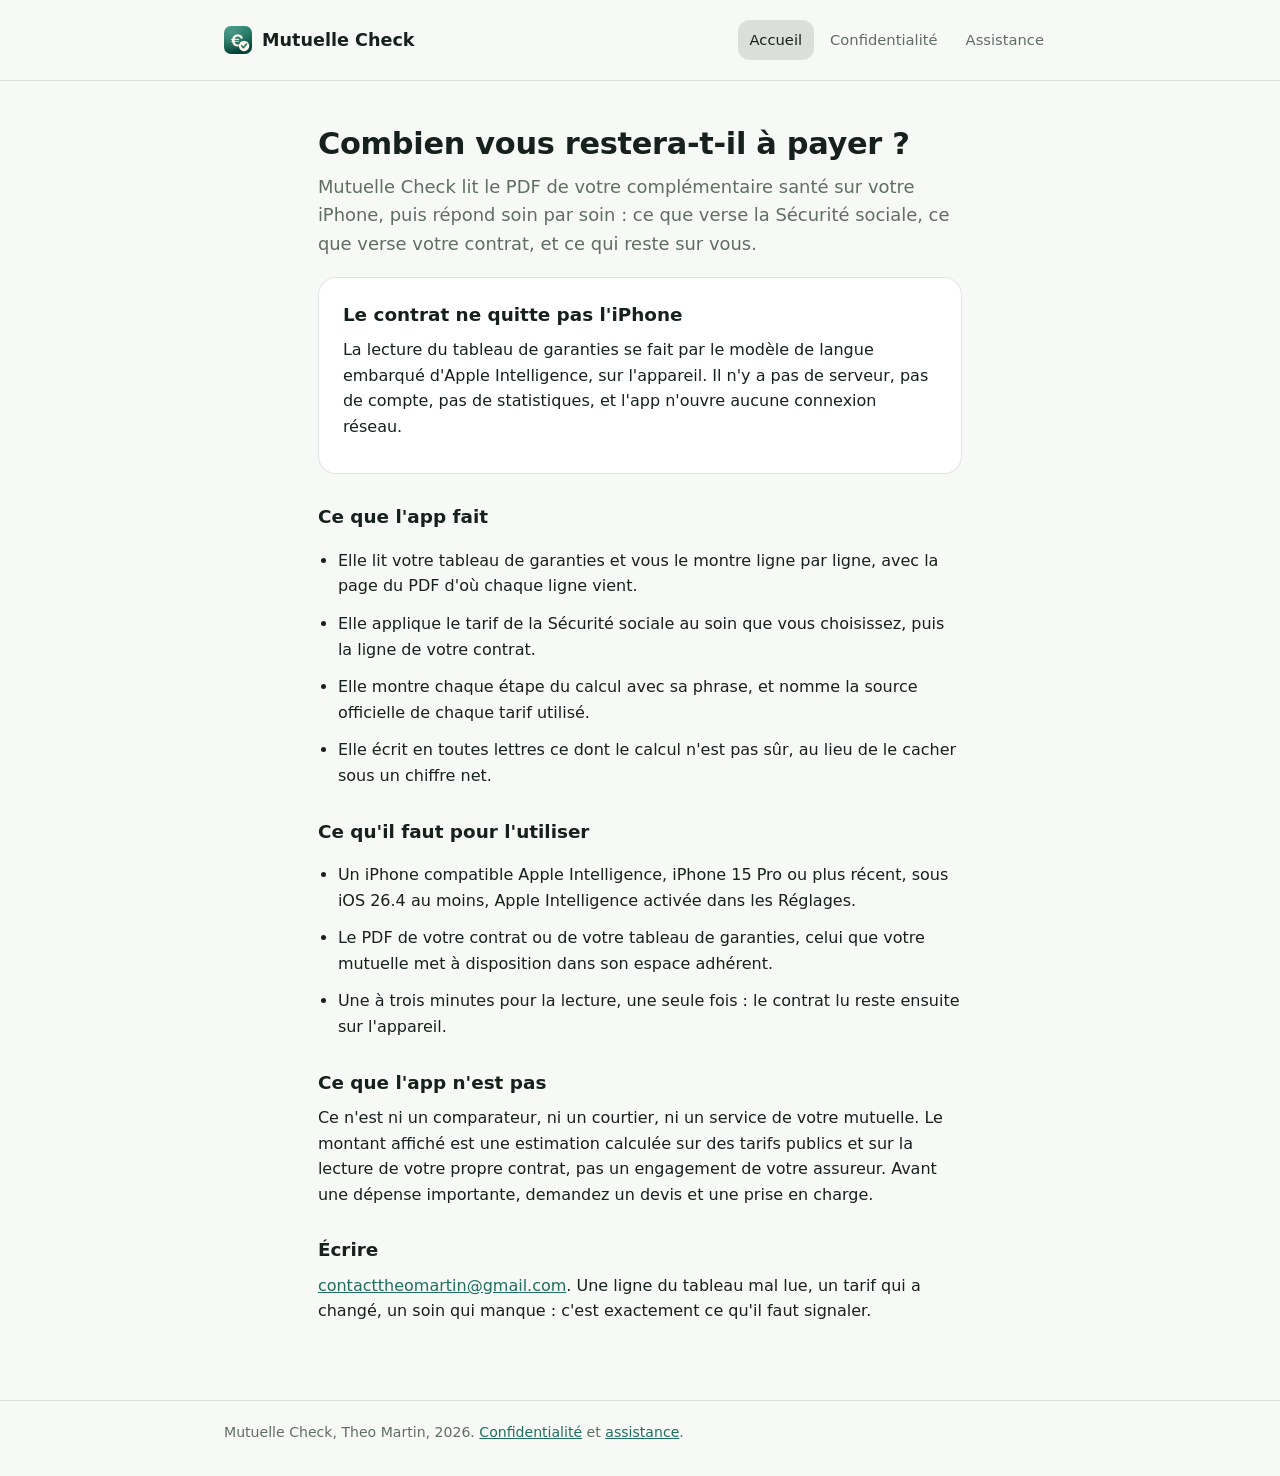
==== index.html @ a131eb54 "Publie: le site de Mutuelle Check Trois pages statiques, accueil, confidentialite et assistance, qui" ====
<!doctype html>
<html lang="fr">
<head>
<meta charset="utf-8">
<meta name="viewport" content="width=device-width, initial-scale=1">
<title>Mutuelle Check, ce que votre contrat rembourse vraiment</title>
<meta name="description" content="Mutuelle Check lit le PDF de votre complémentaire santé sur votre iPhone et vous dit, soin par soin, ce que verse la Sécu, ce que verse votre mutuelle et ce qui reste à votre charge.">
<link rel="icon" type="image/png" href="favicon.png">
<link rel="apple-touch-icon" href="favicon.png">
<link rel="stylesheet" href="style.css">
</head>
<body>

<header class="site">
  <div class="wrap">
    <a class="brand" href="./"><img src="favicon.png" alt=""> Mutuelle Check</a>
    <nav class="pages">
      <a href="./" aria-current="page">Accueil</a>
      <a href="privacy.html">Confidentialité</a>
      <a href="support.html">Assistance</a>
    </nav>
  </div>
</header>

<main>
  <div class="wrap measure">
    <h1>Combien vous restera-t-il à payer ?</h1>
    <p class="lead">Mutuelle Check lit le PDF de votre complémentaire santé sur votre iPhone, puis répond soin par soin : ce que verse la Sécurité sociale, ce que verse votre contrat, et ce qui reste sur vous.</p>

    <div class="card">
      <h2>Le contrat ne quitte pas l'iPhone</h2>
      <p>La lecture du tableau de garanties se fait par le modèle de langue embarqué d'Apple Intelligence, sur l'appareil. Il n'y a pas de serveur, pas de compte, pas de statistiques, et l'app n'ouvre aucune connexion réseau.</p>
    </div>

    <h2>Ce que l'app fait</h2>
    <ul>
      <li>Elle lit votre tableau de garanties et vous le montre ligne par ligne, avec la page du PDF d'où chaque ligne vient.</li>
      <li>Elle applique le tarif de la Sécurité sociale au soin que vous choisissez, puis la ligne de votre contrat.</li>
      <li>Elle montre chaque étape du calcul avec sa phrase, et nomme la source officielle de chaque tarif utilisé.</li>
      <li>Elle écrit en toutes lettres ce dont le calcul n'est pas sûr, au lieu de le cacher sous un chiffre net.</li>
    </ul>

    <h2>Ce qu'il faut pour l'utiliser</h2>
    <ul>
      <li>Un iPhone compatible Apple Intelligence, iPhone 15 Pro ou plus récent, sous iOS 26.4 au moins, Apple Intelligence activée dans les Réglages.</li>
      <li>Le PDF de votre contrat ou de votre tableau de garanties, celui que votre mutuelle met à disposition dans son espace adhérent.</li>
      <li>Une à trois minutes pour la lecture, une seule fois : le contrat lu reste ensuite sur l'appareil.</li>
    </ul>

    <h2>Ce que l'app n'est pas</h2>
    <p>Ce n'est ni un comparateur, ni un courtier, ni un service de votre mutuelle. Le montant affiché est une estimation calculée sur des tarifs publics et sur la lecture de votre propre contrat, pas un engagement de votre assureur. Avant une dépense importante, demandez un devis et une prise en charge.</p>

    <h2>Écrire</h2>
    <p><a href="mailto:contacttheomartin@gmail.com">contacttheomartin@gmail.com</a>. Une ligne du tableau mal lue, un tarif qui a changé, un soin qui manque : c'est exactement ce qu'il faut signaler.</p>
  </div>
</main>

<footer class="site">
  <div class="wrap">Mutuelle Check, Theo Martin, 2026. <a href="privacy.html">Confidentialité</a> et <a href="support.html">assistance</a>.</div>
</footer>

</body>
</html>
---- style.css ----
:root {
  --bg: #F7F9F6;
  --surface: #FFFFFF;
  --ink: #16201C;
  --muted: #5F6D67;
  --accent: #1F6F5C;
  --border: rgba(22, 32, 28, 0.12);
  --radius: 18px;
}
@media (prefers-color-scheme: dark) {
  :root {
    --bg: #0E1412;
    --surface: #17201D;
    --ink: #EEF4F0;
    --muted: #9DACA5;
    --accent: #4EC49B;
    --border: rgba(238, 244, 240, 0.14);
  }
}
* { box-sizing: border-box; }
body {
  margin: 0;
  background: var(--bg);
  color: var(--ink);
  font-family: -apple-system, BlinkMacSystemFont, "Segoe UI", system-ui, sans-serif;
  line-height: 1.6;
}
a { color: var(--accent); }
.wrap { max-width: 880px; margin: 0 auto; padding: 0 24px; }
header.site { border-bottom: 1px solid var(--border); }
header.site .wrap {
  display: flex; align-items: center; justify-content: space-between;
  flex-wrap: wrap; gap: 12px; padding-top: 20px; padding-bottom: 20px;
}
.brand { display: flex; align-items: center; gap: 10px; font-weight: 700; font-size: 1.1rem; color: var(--ink); text-decoration: none; }
.brand img { width: 28px; height: 28px; border-radius: 7px; }
nav.pages { display: flex; flex-wrap: wrap; gap: 4px; }
nav.pages a { color: var(--muted); text-decoration: none; font-size: 0.92rem; padding: 8px 12px; border-radius: 12px; }
nav.pages a:hover, nav.pages a[aria-current="page"] { background: var(--border); color: var(--ink); }
main { padding: 44px 0 64px; }
.measure { max-width: 68ch; }
h1 { font-size: 1.9rem; line-height: 1.25; margin: 0 0 10px; letter-spacing: -0.01em; }
.effective { color: var(--muted); font-size: 0.92rem; margin: 0 0 24px; }
h2 { font-size: 1.15rem; margin: 28px 0 8px; }
h3 { font-size: 1rem; margin: 20px 0 6px; }
p, li { margin: 0 0 12px; }
ul { padding-left: 20px; }
.lead { font-size: 1.12rem; color: var(--muted); }
.lang-switch { display: flex; gap: 8px; margin: 4px 0 32px; }
.lang-switch a { text-decoration: none; color: var(--muted); border: 1px solid var(--border); border-radius: 999px; padding: 6px 14px; font-size: 0.85rem; }
.lang-switch a:hover { color: var(--ink); border-color: var(--accent); }
section.lang { padding-top: 32px; border-top: 1px solid var(--border); }
section.lang:first-of-type { padding-top: 0; border-top: none; }
.card { background: var(--surface); border: 1px solid var(--border); border-radius: var(--radius); padding: 22px 24px; margin: 18px 0; }
.card h2, .card h3 { margin-top: 0; }
footer.site { border-top: 1px solid var(--border); color: var(--muted); font-size: 0.88rem; }
footer.site .wrap { padding-top: 20px; padding-bottom: 32px; }
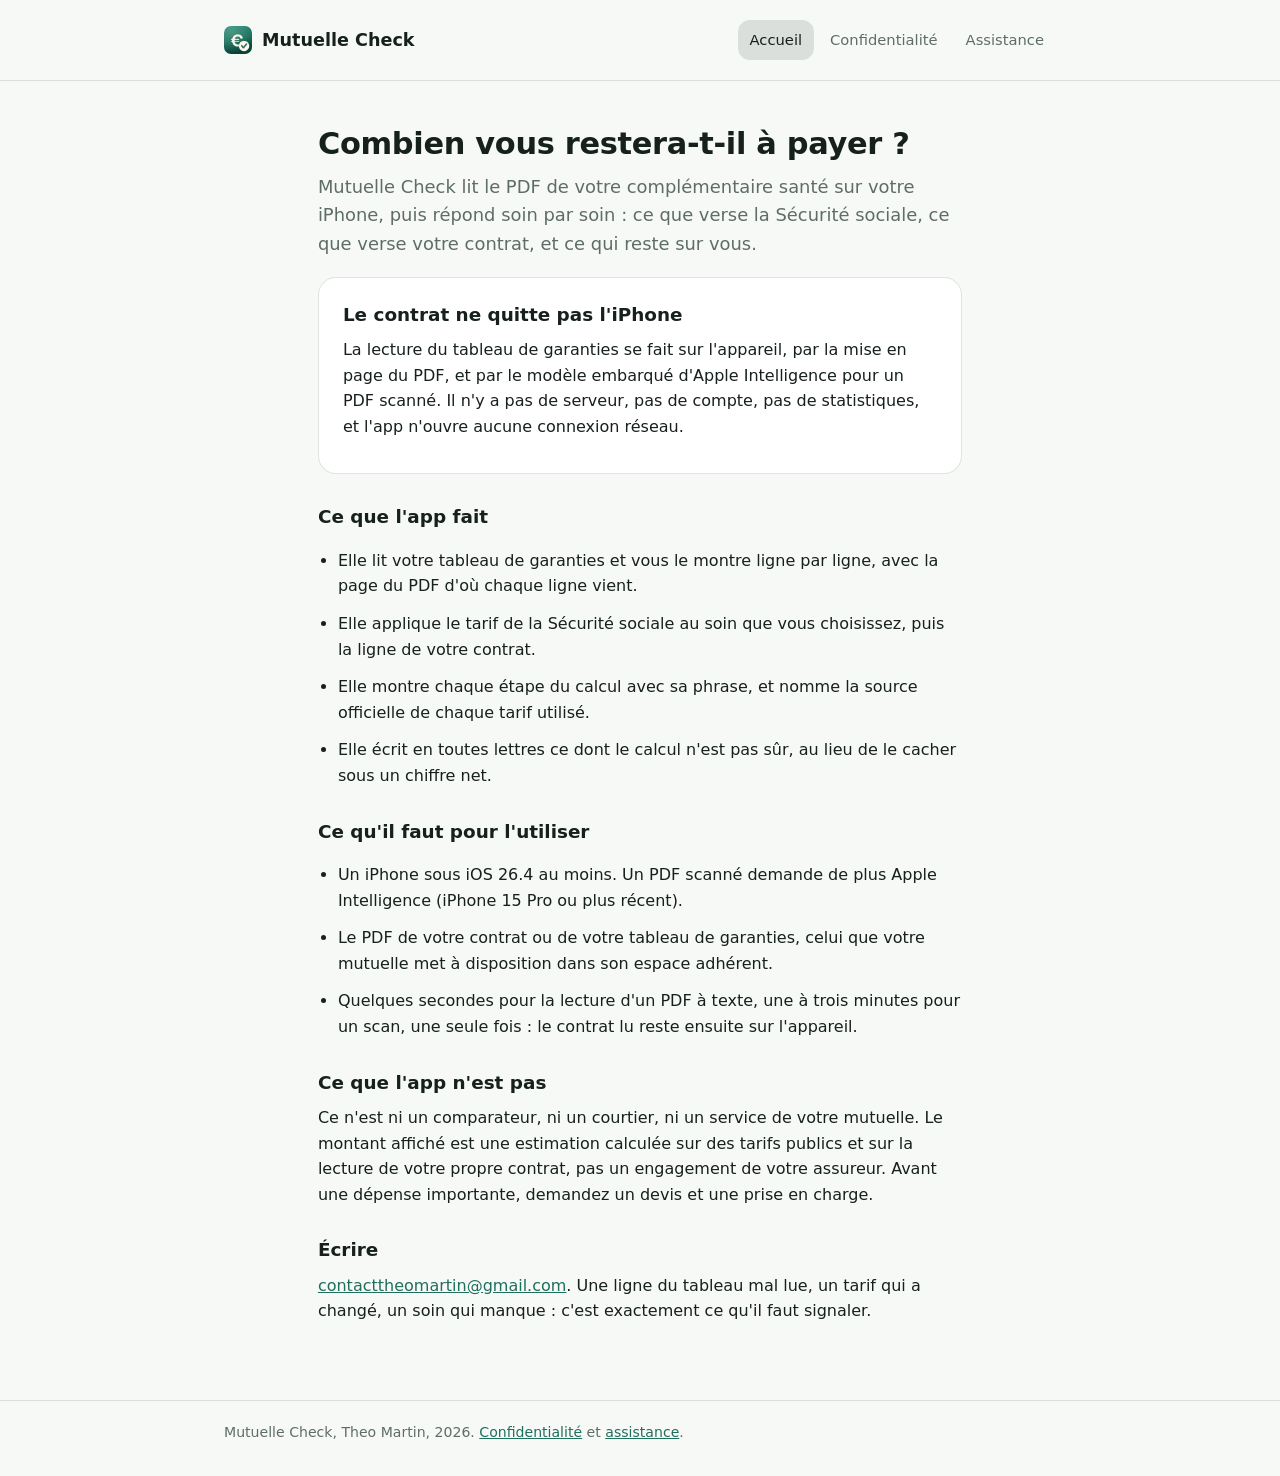
==== commit a83b3138: "docs: lecture sans Apple Intelligence, bêta 1.1 Le site suit la 1.1 : un PDF à texte se lit sur tout" ====
--- a/index.html
+++ b/index.html
@@ -29,7 +29,7 @@
 
     <div class="card">
       <h2>Le contrat ne quitte pas l'iPhone</h2>
-      <p>La lecture du tableau de garanties se fait par le modèle de langue embarqué d'Apple Intelligence, sur l'appareil. Il n'y a pas de serveur, pas de compte, pas de statistiques, et l'app n'ouvre aucune connexion réseau.</p>
+      <p>La lecture du tableau de garanties se fait sur l'appareil, par la mise en page du PDF, et par le modèle embarqué d'Apple Intelligence pour un PDF scanné. Il n'y a pas de serveur, pas de compte, pas de statistiques, et l'app n'ouvre aucune connexion réseau.</p>
     </div>
 
     <h2>Ce que l'app fait</h2>
@@ -42,9 +42,9 @@
 
     <h2>Ce qu'il faut pour l'utiliser</h2>
     <ul>
-      <li>Un iPhone compatible Apple Intelligence, iPhone 15 Pro ou plus récent, sous iOS 26.4 au moins, Apple Intelligence activée dans les Réglages.</li>
+      <li>Un iPhone sous iOS 26.4 au moins. Un PDF scanné demande de plus Apple Intelligence (iPhone 15 Pro ou plus récent).</li>
       <li>Le PDF de votre contrat ou de votre tableau de garanties, celui que votre mutuelle met à disposition dans son espace adhérent.</li>
-      <li>Une à trois minutes pour la lecture, une seule fois : le contrat lu reste ensuite sur l'appareil.</li>
+      <li>Quelques secondes pour la lecture d'un PDF à texte, une à trois minutes pour un scan, une seule fois : le contrat lu reste ensuite sur l'appareil.</li>
     </ul>
 
     <h2>Ce que l'app n'est pas</h2>
